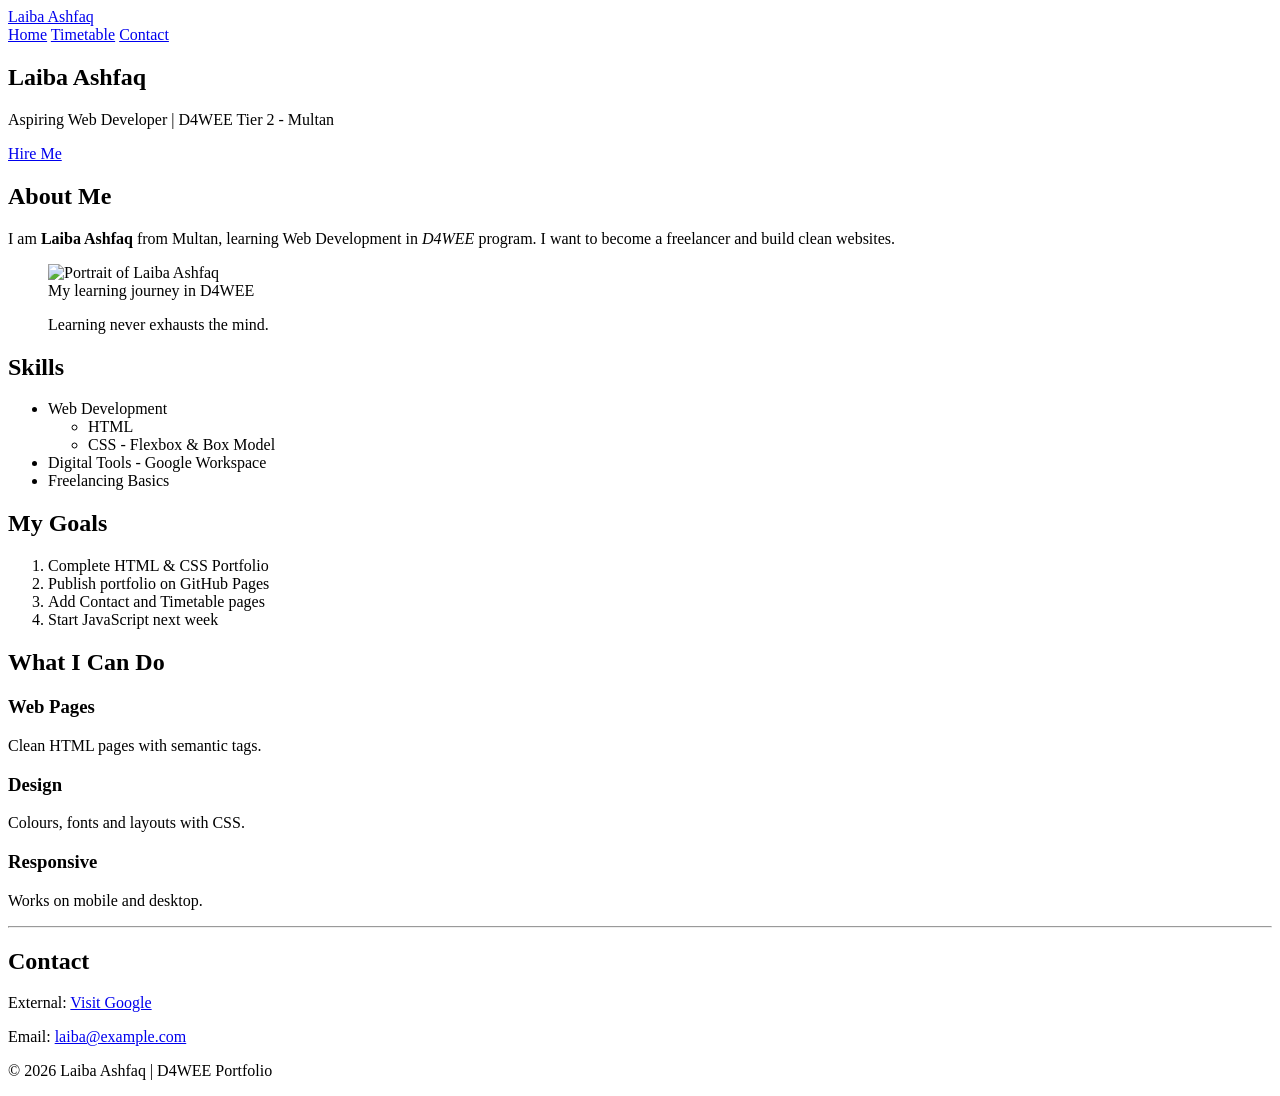
==== index.html @ 820833bb "Create index.html" ====
<!DOCTYPE html>
<html lang="en">
<head>
<meta charset="UTF-8">
<meta name="viewport" content="width=device-width, initial-scale=1.0">
<title>Laiba Ashfaq - Digital Profile</title>
<link rel="preconnect" href="https://fonts.googleapis.com">
<link href="https://fonts.googleapis.com/css2?family=Poppins:wght@400;600;700&display=swap" rel="stylesheet">
<link rel="stylesheet" href="style.css">
</head>
<body>
<!-- Header with name and menu - Day 2 Requirement 2 + Day 6 Requirement 3 -->
<header class="site-header">
  <a class="brand" href="index.html">Laiba Ashfaq</a>
  <nav class="menu">
    <a href="index.html">Home</a>
    <a href="timetable.html">Timetable</a>
    <a href="contact.html">Contact</a>
  </nav>
</header>

<main>
  <!-- Hero - Day 3 Requirement 3 -->
  <section class="hero">
    <h1>Laiba Ashfaq</h1>
    <p class="tagline">Aspiring Web Developer | D4WEE Tier 2 - Multan</p>
    <a class="btn" href="#contact">Hire Me</a>
  </section>

  <!-- About - Day 2 Requirement 3 -->
  <section id="about">
    <h2>About Me</h2>
    <p>I am <strong>Laiba Ashfaq</strong> from Multan, learning Web Development in <em>D4WEE</em> program. I want to become a freelancer and build clean websites.</p>
    <figure>
      <img src="images/photo.jpg" alt="Portrait of Laiba Ashfaq">
      <figcaption>My learning journey in D4WEE</figcaption>
    </figure>
    <blockquote>Learning never exhausts the mind.</blockquote>
  </section>

  <!-- Skills - Day 2 Requirement 4,5 -->
  <section id="skills">
    <h2>Skills</h2>
    <ul>
      <li>Web Development
        <ul>
          <li>HTML</li>
          <li>CSS - Flexbox & Box Model</li>
        </ul>
      </li>
      <li>Digital Tools - Google Workspace</li>
      <li>Freelancing Basics</li>
    </ul>

    <h2>My Goals</h2>
    <ol>
      <li>Complete HTML & CSS Portfolio</li>
      <li>Publish portfolio on GitHub Pages</li>
      <li>Add Contact and Timetable pages</li>
      <li>Start JavaScript next week</li>
    </ol>
  </section>

  <!-- What I Can Do - Day 3 Requirement 6,7 -->
  <section id="services">
    <h2>What I Can Do</h2>
    <div class="cards">
      <div class="card"><h3>Web Pages</h3><p>Clean HTML pages with semantic tags.</p></div>
      <div class="card"><h3>Design</h3><p>Colours, fonts and layouts with CSS.</p></div>
      <div class="card"><h3>Responsive</h3><p>Works on mobile and desktop.</p></div>
    </div>
  </section>

  <hr>

  <!-- Contact links - Day 2 Requirement 7 -->
  <section id="contact">
    <h2>Contact</h2>
    <p>External: <a href="https://www.google.com" target="_blank" rel="noopener">Visit Google</a></p>
    <p>Email: <a href="mailto:laiba@example.com">laiba@example.com</a></p>
  </section>
</main>

<!-- Footer - Day 2 Requirement 10 -->
<footer>
  <p>&copy; 2026 Laiba Ashfaq | D4WEE Portfolio</p>
</footer>
</body>
</html>
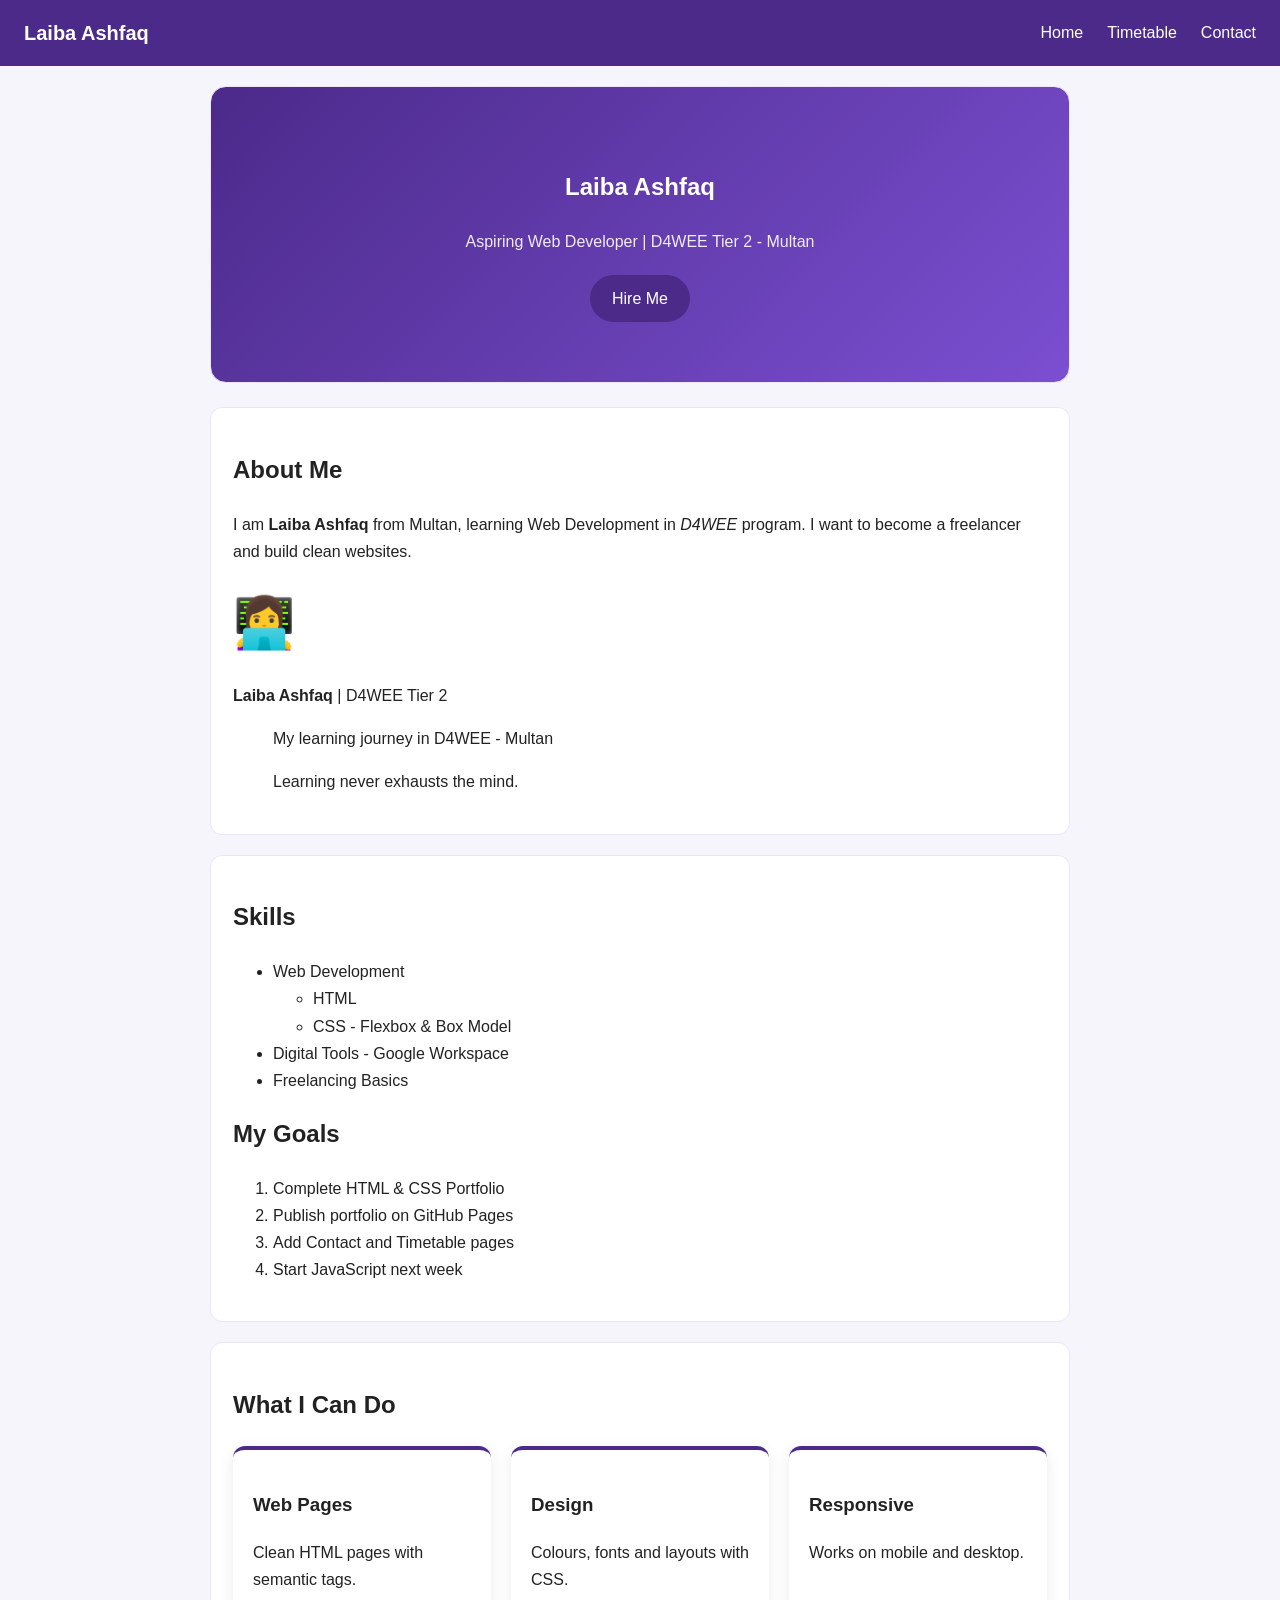
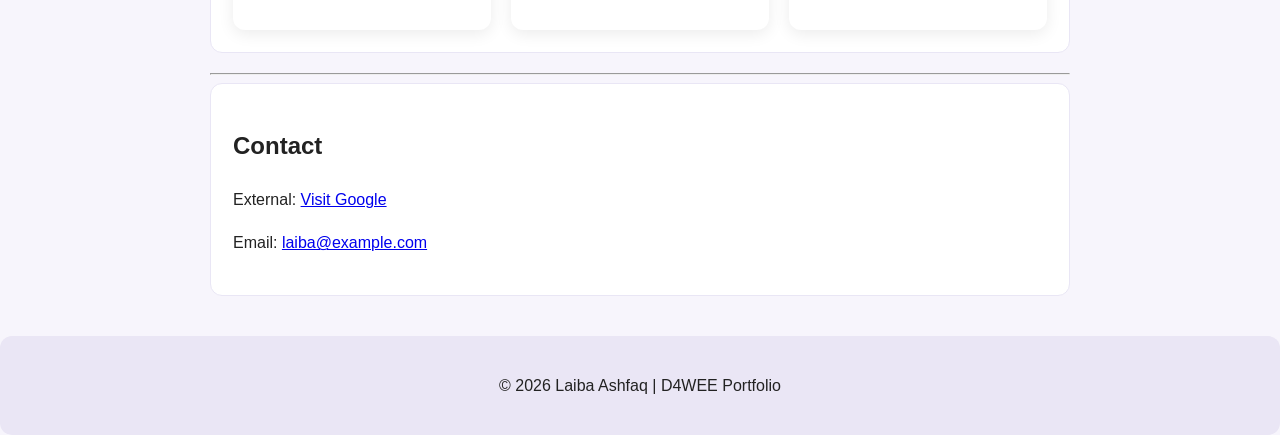
==== commit dc3e02cc: "Update index.html" ====
--- a/index.html
+++ b/index.html
@@ -31,10 +31,14 @@
   <section id="about">
     <h2>About Me</h2>
     <p>I am <strong>Laiba Ashfaq</strong> from Multan, learning Web Development in <em>D4WEE</em> program. I want to become a freelancer and build clean websites.</p>
-    <figure>
-      <img src="images/photo.jpg" alt="Portrait of Laiba Ashfaq">
-      <figcaption>My learning journey in D4WEE</figcaption>
-    </figure>
+    <!-- No personal photo - using icon box instead -->
+<div class="about-icon-box">
+  <p style="font-size:50px; margin:0;">👩‍💻</p>
+  <p><strong>Laiba Ashfaq</strong> | D4WEE Tier 2</p>
+</div>
+<figure>
+  <figcaption>My learning journey in D4WEE - Multan</figcaption>
+</figure>
     <blockquote>Learning never exhausts the mind.</blockquote>
   </section>
 
--- a/style.css
+++ b/style.css
@@ -0,0 +1,81 @@
+/* Palette: main #4b2a8a light #f7f5fc text #222222 accent #ffb703 */
+:root{
+  --main:#4b2a8a;
+  --light:#f7f5fc;
+  --text:#222222;
+  --accent:#ffb703;
+}
+*{box-sizing:border-box;}
+body{
+  font-family:'Poppins', Arial, sans-serif;
+  line-height:1.7;
+  margin:0;
+  background:var(--light);
+  color:var(--text);
+}
+.site-header{
+  background:var(--main);
+  color:white;
+  padding:16px 24px;
+  display:flex;
+  justify-content:space-between;
+  align-items:center;
+  position:sticky;
+  top:0;
+}
+.brand{color:white; text-decoration:none; font-weight:700; font-size:20px;}
+.menu{display:flex; gap:24px;}
+.menu a{color:white; text-decoration:none; font-weight:500;}
+.menu a:hover{color:var(--accent); text-decoration:underline;}
+main{max-width:900px; margin:0 auto; padding:20px;}
+.hero{
+  background: linear-gradient(135deg, #4b2a8a, #7b4fd1);
+  color:white;
+  padding:60px 20px;
+  text-align:center;
+  border-radius:16px;
+  margin-bottom:24px;
+}
+.tagline{opacity:0.9; margin:10px 0 20px;}
+.cards{display:flex; gap:20px; flex-wrap:wrap;}
+.card{
+  flex:1 1 220px;
+  background:white;
+  padding:20px;
+  border-radius:12px;
+  box-shadow:0 4px 16px rgba(0,0,0,0.08);
+  border-top:4px solid var(--main);
+  transition:0.3s;
+}
+.card:hover{transform:translateY(-4px);}
+section{
+  background:white;
+  border:1px solid #e9e6f5;
+  border-radius:12px;
+  padding:22px;
+  margin-bottom:20px;
+}
+img{max-width:100%; border-radius:12px;}
+.btn{
+  display:inline-block;
+  background:var(--main);
+  color:white;
+  padding:10px 22px;
+  border-radius:24px;
+  text-decoration:none;
+}
+.btn:hover{background:var(--accent); color:#222;}
+footer{text-align:center; padding:20px; background:#eae6f5; border-radius:12px;}
+/* Form & Table - Day 6 ke liye same file me rahega */
+form{background:white; padding:20px; border-radius:12px;}
+input,select,textarea{width:100%; padding:12px; margin:8px 0 16px; border:1px solid #ccc; border-radius:8px; font-family:inherit;}
+input:focus,select:focus,textarea:focus{outline:3px solid var(--accent); border-color:var(--main);}
+button{padding:10px 22px; border:none; border-radius:8px; background:var(--main); color:white; cursor:pointer;}
+button:hover{background:#14302b;}
+.table-wrap{overflow-x:auto;}
+table{width:100%; border-collapse:collapse; background:white; border-radius:12px; overflow:hidden;}
+caption{font-weight:700; padding:10px;}
+thead{background:var(--main); color:white;}
+th,td{padding:12px; border:1px solid #ddd; text-align:left;}
+tbody tr:nth-child(even){background:var(--light);}
+@media(max-width:600px){.site-header{flex-direction:column; gap:10px;} .menu{flex-direction:column; align-items:center;}}
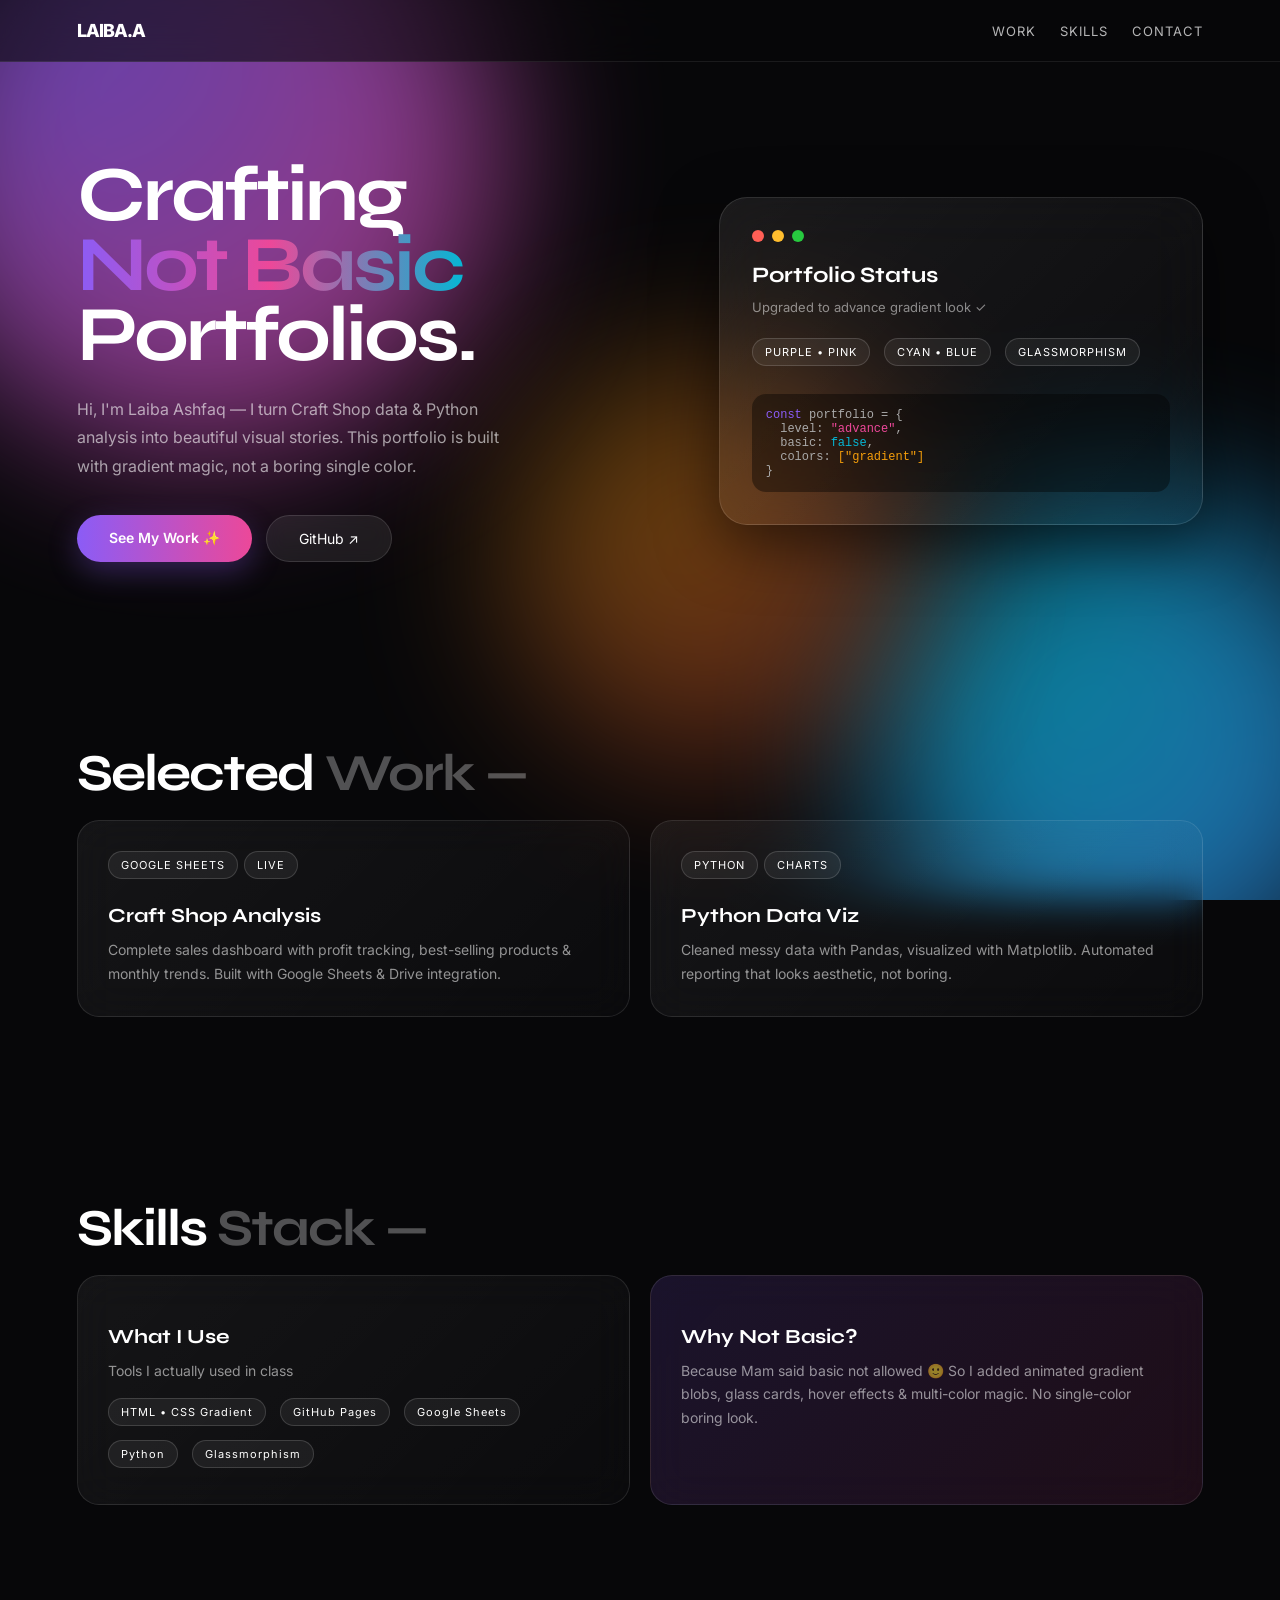
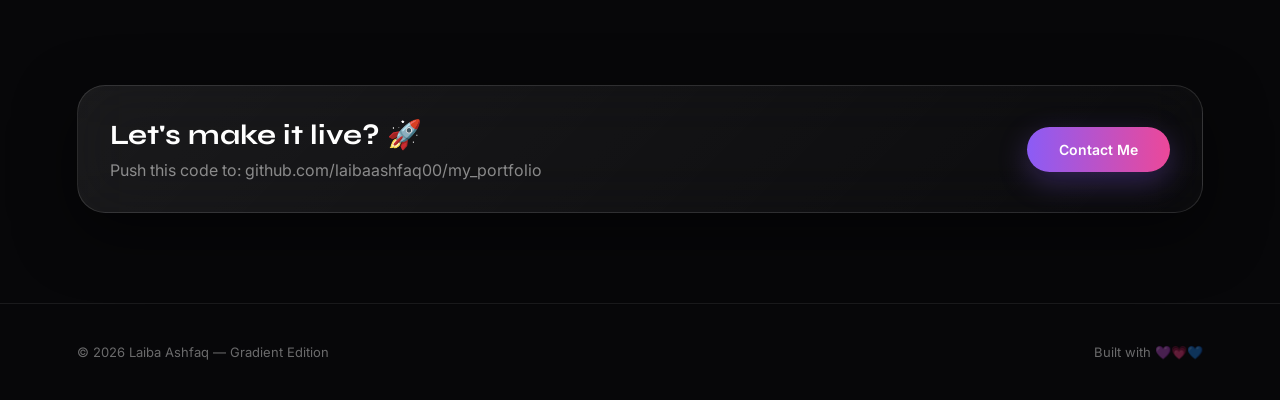
==== commit 40a683cc: "Update index.html" ====
--- a/index.html
+++ b/index.html
@@ -1,93 +1,112 @@
 <!DOCTYPE html>
 <html lang="en">
 <head>
-<meta charset="UTF-8">
-<meta name="viewport" content="width=device-width, initial-scale=1.0">
-<title>Laiba Ashfaq - Digital Profile</title>
-<link rel="preconnect" href="https://fonts.googleapis.com">
-<link href="https://fonts.googleapis.com/css2?family=Poppins:wght@400;600;700&display=swap" rel="stylesheet">
-<link rel="stylesheet" href="style.css">
+<meta charset="UTF-8"><meta name="viewport" content="width=device-width, initial-scale=1.0">
+<title>Laiba Ashfaq | Portfolio</title>
+<link href="https://fonts.googleapis.com/css2?family=Syne:wght@600;700;800&family=Inter:wght@300;400;500&display=swap" rel="stylesheet">
+<style>
+*{margin:0;padding:0;box-sizing:border-box}
+body{font-family:'Inter',sans-serif;background:#070709;color:#fff;overflow-x:hidden}
+h1,h2,h3{font-family:'Syne',sans-serif}
+a{color:inherit;text-decoration:none}
+.bg{position:fixed;inset:0;z-index:-1;background:#070709;overflow:hidden}
+.blob{position:absolute;border-radius:50%;filter:blur(80px);opacity:0.7}
+.b1{width:600px;height:600px;background:radial-gradient(circle at 30% 30%, #8b5cf6, #ec4899);top:-150px;left:-100px;animation:float 8s ease-in-out infinite}
+.b2{width:500px;height:500px;background:radial-gradient(circle at 30% 30%, #06b6d4, #3b82f6);bottom:-100px;right:-100px;animation:float 10s ease-in-out infinite reverse}
+.b3{width:400px;height:400px;background:radial-gradient(circle at 30% 30%, #f59e0b, #ef4444);top:40%;left:40%;opacity:0.4}
+@keyframes float{0%,100%{transform:translate(0,0)}50%{transform:translate(30px,-30px)}}
+nav{display:flex;justify-content:space-between;align-items:center;padding:20px 6%;position:fixed;top:0;width:100%;z-index:10;background:rgba(7,7,9,0.6);backdrop-filter:blur(20px);border-bottom:1px solid rgba(255,255,255,0.08)}
+.logo{font-weight:800;letter-spacing:-1px;font-size:18px}
+.nav-links{display:flex;gap:24px;font-size:13px;letter-spacing:1px;opacity:0.7}
+.hero{padding:160px 6% 90px;display:grid;grid-template-columns:1.1fr 0.9fr;gap:50px;align-items:center}
+.hero h1{font-size:78px;line-height:0.9;letter-spacing:-3px}
+.hero h1 span{background:linear-gradient(90deg,#8b5cf6,#ec4899,#06b6d4);-webkit-background-clip:text;-webkit-text-fill-color:transparent}
+.hero p{color:rgba(255,255,255,0.6);max-width:430px;line-height:1.8;margin:24px 0 34px}
+.btns{display:flex;gap:14px}
+.btn-gradient{background:linear-gradient(90deg,#8b5cf6,#ec4899);padding:14px 32px;border-radius:100px;font-weight:600;font-size:14px;box-shadow:0 10px 30px rgba(139,92,246,0.3)}
+.btn-glass{background:rgba(255,255,255,0.08);border:1px solid rgba(255,255,255,0.12);padding:14px 32px;border-radius:100px;backdrop-filter:blur(10px);font-size:14px}
+.glass{background:linear-gradient(135deg,rgba(255,255,255,0.08),rgba(255,255,255,0.02));border:1px solid rgba(255,255,255,0.12);backdrop-filter:blur(30px);border-radius:28px;padding:32px;box-shadow:0 20px 60px rgba(0,0,0,0.5)}
+.glass h3{font-size:22px;margin-bottom:8px}
+.pill{display:inline-block;padding:6px 12px;border-radius:100px;font-size:11px;letter-spacing:1px;border:1px solid rgba(255,255,255,0.15);background:rgba(255,255,255,0.06);margin-right:6px;margin-bottom:6px}
+.grid{display:grid;grid-template-columns:1fr 1fr;gap:20px}
+section{padding:90px 6%}
+.section-title{font-size:52px;letter-spacing:-2px;margin-bottom:16px}
+.section-title span{color:rgba(255,255,255,0.3)}
+.card{background:linear-gradient(135deg,rgba(255,255,255,0.06),rgba(255,255,255,0.02));border:1px solid rgba(255,255,255,0.1);border-radius:22px;padding:30px;transition:0.4s;backdrop-filter:blur(20px)}
+.card:hover{transform:translateY(-6px);border-color:rgba(139,92,246,0.4);box-shadow:0 20px 40px rgba(139,92,246,0.15)}
+.card h3{margin:18px 0 10px;font-size:20px}
+.card p{color:rgba(255,255,255,0.55);font-size:14px;line-height:1.7}
+footer{padding:40px 6%;border-top:1px solid rgba(255,255,255,0.08);display:flex;justify-content:space-between;color:rgba(255,255,255,0.4);font-size:13px}
+@media(max-width:900px){.hero{grid-template-columns:1fr}.hero h1{font-size:52px}.grid{grid-template-columns:1fr}}
+</style>
 </head>
 <body>
-<!-- Header with name and menu - Day 2 Requirement 2 + Day 6 Requirement 3 -->
-<header class="site-header">
-  <a class="brand" href="index.html">Laiba Ashfaq</a>
-  <nav class="menu">
-    <a href="index.html">Home</a>
-    <a href="timetable.html">Timetable</a>
-    <a href="contact.html">Contact</a>
-  </nav>
-</header>
-
-<main>
-  <!-- Hero - Day 3 Requirement 3 -->
-  <section class="hero">
-    <h1>Laiba Ashfaq</h1>
-    <p class="tagline">Aspiring Web Developer | D4WEE Tier 2 - Multan</p>
-    <a class="btn" href="#contact">Hire Me</a>
-  </section>
-
-  <!-- About - Day 2 Requirement 3 -->
-  <section id="about">
-    <h2>About Me</h2>
-    <p>I am <strong>Laiba Ashfaq</strong> from Multan, learning Web Development in <em>D4WEE</em> program. I want to become a freelancer and build clean websites.</p>
-    <!-- No personal photo - using icon box instead -->
-<div class="about-icon-box">
-  <p style="font-size:50px; margin:0;">👩‍💻</p>
-  <p><strong>Laiba Ashfaq</strong> | D4WEE Tier 2</p>
+<div class="bg"><div class="blob b1"></div><div class="blob b2"></div><div class="blob b3"></div></div>
+<nav>
+<div class="logo">LAIBA.A</div>
+<div class="nav-links"><a href="#work">WORK</a><a href="#skills">SKILLS</a><a href="#contact">CONTACT</a></div>
+</nav>
+<div class="hero">
+<div>
+<h1>Crafting <br><span>Not Basic</span><br> Portfolios.</h1>
+<p>Hi, I'm Laiba Ashfaq — I turn Craft Shop data & Python analysis into beautiful visual stories. This portfolio is built with gradient magic, not a boring single color.</p>
+<div class="btns">
+<a class="btn-gradient" href="#work">See My Work ✨</a>
+<a class="btn-glass" href="https://github.com/laibaashfaq00/my_portfolio">GitHub ↗</a>
 </div>
-<figure>
-  <figcaption>My learning journey in D4WEE - Multan</figcaption>
-</figure>
-    <blockquote>Learning never exhausts the mind.</blockquote>
-  </section>
-
-  <!-- Skills - Day 2 Requirement 4,5 -->
-  <section id="skills">
-    <h2>Skills</h2>
-    <ul>
-      <li>Web Development
-        <ul>
-          <li>HTML</li>
-          <li>CSS - Flexbox & Box Model</li>
-        </ul>
-      </li>
-      <li>Digital Tools - Google Workspace</li>
-      <li>Freelancing Basics</li>
-    </ul>
-
-    <h2>My Goals</h2>
-    <ol>
-      <li>Complete HTML & CSS Portfolio</li>
-      <li>Publish portfolio on GitHub Pages</li>
-      <li>Add Contact and Timetable pages</li>
-      <li>Start JavaScript next week</li>
-    </ol>
-  </section>
-
-  <!-- What I Can Do - Day 3 Requirement 6,7 -->
-  <section id="services">
-    <h2>What I Can Do</h2>
-    <div class="cards">
-      <div class="card"><h3>Web Pages</h3><p>Clean HTML pages with semantic tags.</p></div>
-      <div class="card"><h3>Design</h3><p>Colours, fonts and layouts with CSS.</p></div>
-      <div class="card"><h3>Responsive</h3><p>Works on mobile and desktop.</p></div>
-    </div>
-  </section>
-
-  <hr>
-
-  <!-- Contact links - Day 2 Requirement 7 -->
-  <section id="contact">
-    <h2>Contact</h2>
-    <p>External: <a href="https://www.google.com" target="_blank" rel="noopener">Visit Google</a></p>
-    <p>Email: <a href="mailto:laiba@example.com">laiba@example.com</a></p>
-  </section>
-</main>
-
-<!-- Footer - Day 2 Requirement 10 -->
-<footer>
-  <p>&copy; 2026 Laiba Ashfaq | D4WEE Portfolio</p>
-</footer>
+</div>
+<div class="glass">
+<div style="display:flex;gap:8px;margin-bottom:20px"><span style="width:12px;height:12px;border-radius:50%;background:#ff5f56"></span><span style="width:12px;height:12px;border-radius:50%;background:#ffbd2e"></span><span style="width:12px;height:12px;border-radius:50%;background:#27c93f"></span></div>
+<h3>Portfolio Status</h3>
+<p style="color:rgba(255,255,255,0.5);font-size:13px;margin:8px 0 18px">Upgraded to advance gradient look ✓</p>
+<div style="display:flex;flex-wrap:wrap;gap:8px;margin-bottom:22px">
+<span class="pill">PURPLE • PINK</span><span class="pill">CYAN • BLUE</span><span class="pill">GLASSMORPHISM</span>
+</div>
+<div style="background:rgba(0,0,0,0.4);border-radius:14px;padding:14px;font-family:monospace;font-size:12px;color:#aaa">
+<span style="color:#8b5cf6">const</span> portfolio = {<br>&nbsp;&nbsp;level: <span style="color:#ec4899">"advance"</span>,<br>&nbsp;&nbsp;basic: <span style="color:#06b6d4">false</span>,<br>&nbsp;&nbsp;colors: <span style="color:#f59e0b">["gradient"]</span><br>}
+</div>
+</div>
+</div>
+<section id="work">
+<h2 class="section-title">Selected <span>Work —</span></h2>
+<div class="grid">
+<div class="card">
+<span class="pill">GOOGLE SHEETS</span><span class="pill">LIVE</span>
+<h3>Craft Shop Analysis</h3>
+<p>Complete sales dashboard with profit tracking, best-selling products & monthly trends. Built with Google Sheets & Drive integration.</p>
+</div>
+<div class="card">
+<span class="pill">PYTHON</span><span class="pill">CHARTS</span>
+<h3>Python Data Viz</h3>
+<p>Cleaned messy data with Pandas, visualized with Matplotlib. Automated reporting that looks aesthetic, not boring.</p>
+</div>
+</div>
+</section>
+<section id="skills">
+<h2 class="section-title">Skills <span>Stack —</span></h2>
+<div class="grid">
+<div class="card">
+<h3>What I Use</h3>
+<p style="margin-bottom:16px">Tools I actually used in class</p>
+<div style="display:flex;flex-wrap:wrap;gap:8px">
+<span class="pill">HTML • CSS Gradient</span><span class="pill">GitHub Pages</span><span class="pill">Google Sheets</span><span class="pill">Python</span><span class="pill">Glassmorphism</span>
+</div>
+</div>
+<div class="card" style="background:linear-gradient(135deg,rgba(139,92,246,0.15),rgba(236,72,153,0.1))">
+<h3>Why Not Basic?</h3>
+<p>Because Mam said basic not allowed 🙂 So I added animated gradient blobs, glass cards, hover effects & multi-color magic. No single-color boring look.</p>
+</div>
+</div>
+</section>
+<section id="contact">
+<div class="glass" style="display:flex;justify-content:space-between;align-items:center;flex-wrap:wrap;gap:20px">
+<div>
+<h3 style="font-size:28px">Let's make it live? 🚀</h3>
+<p style="color:rgba(255,255,255,0.5);margin-top:6px">Push this code to: github.com/laibaashfaq00/my_portfolio</p>
+</div>
+<a class="btn-gradient" href="mailto:laiba@example.com">Contact Me</a>
+</div>
+</section>
+<footer><span>© 2026 Laiba Ashfaq — Gradient Edition</span><span>Built with 💜💗💙</span></footer>
 </body>
 </html>
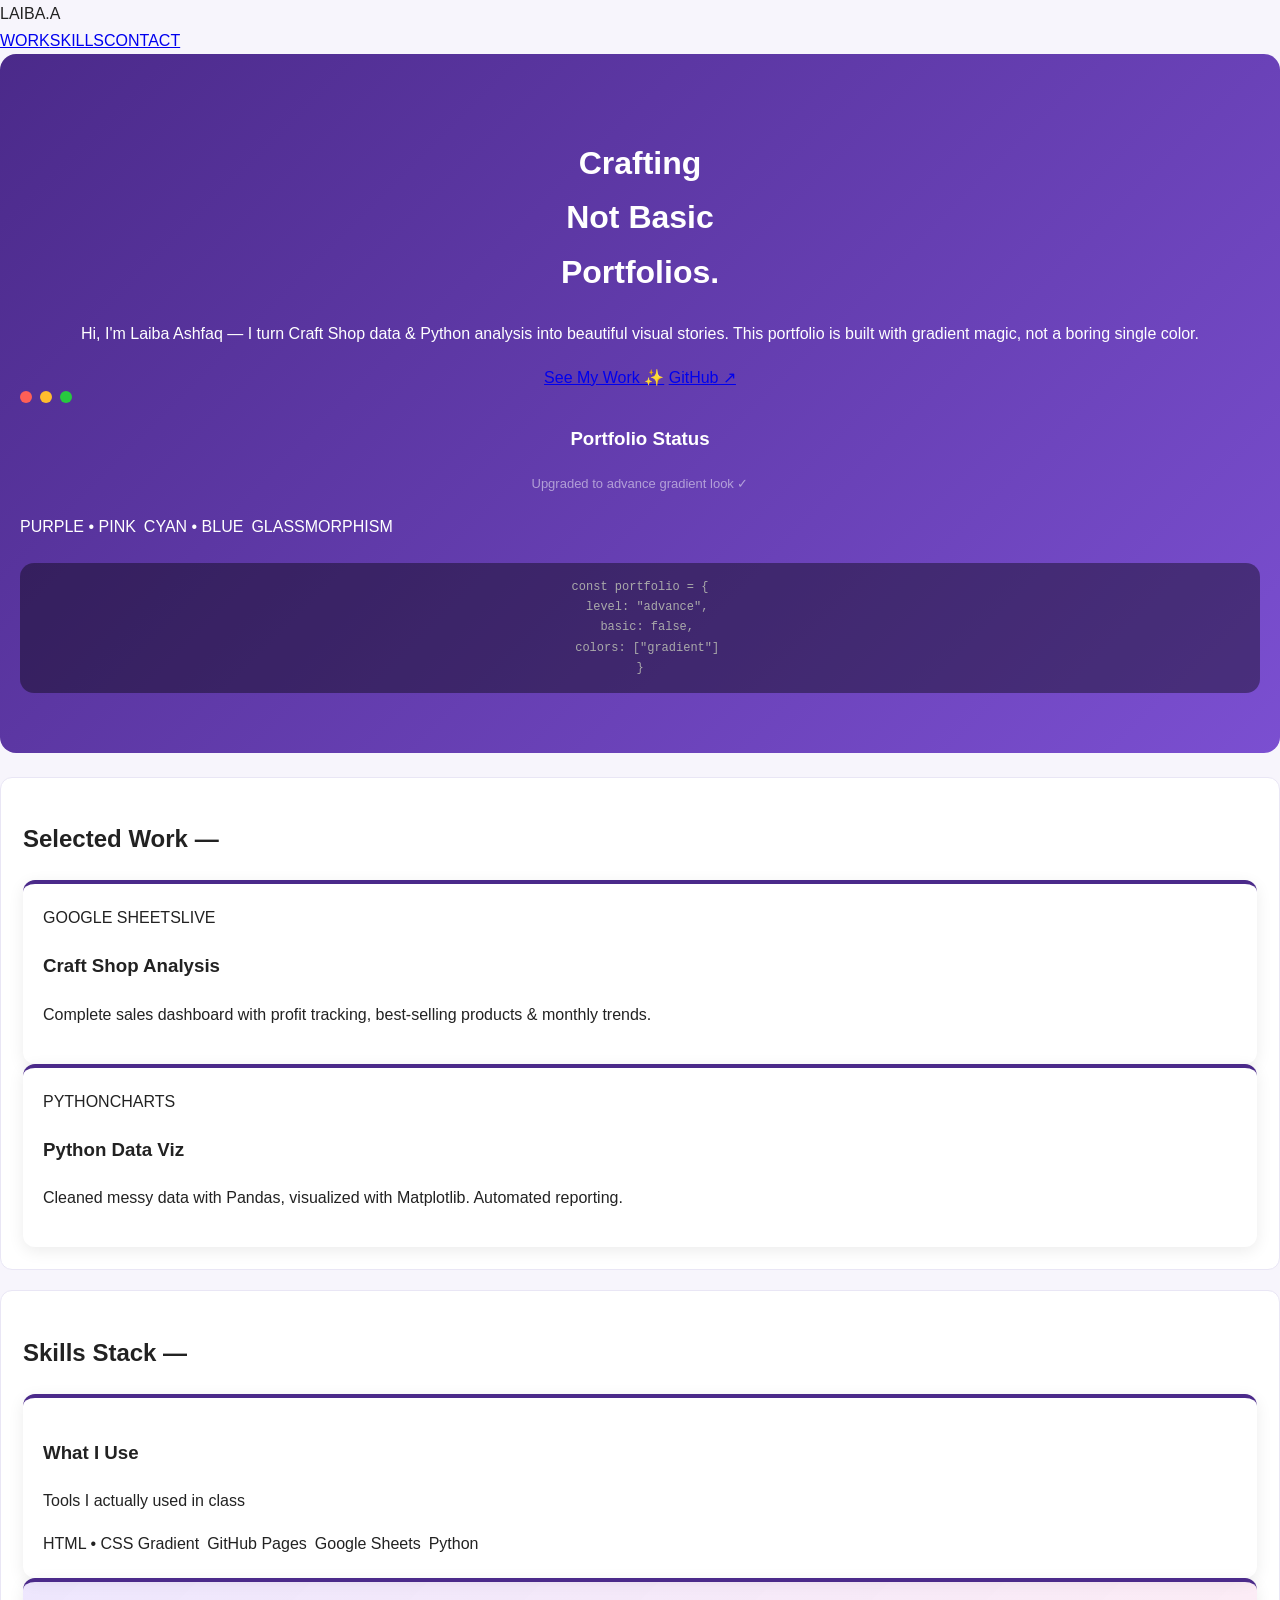
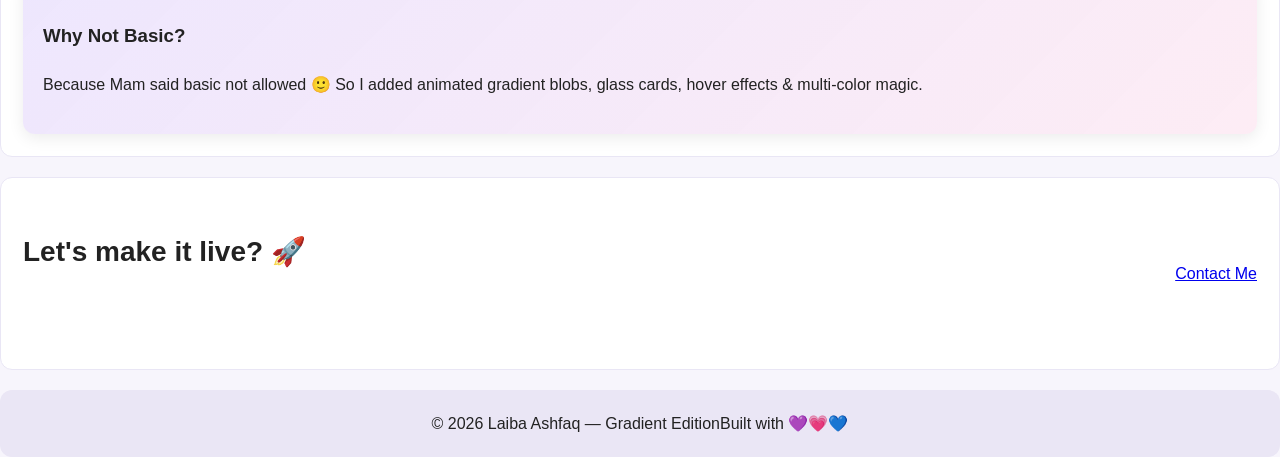
==== commit 44f6937f: "Update index.html" ====
--- a/index.html
+++ b/index.html
@@ -3,42 +3,8 @@
 <head>
 <meta charset="UTF-8"><meta name="viewport" content="width=device-width, initial-scale=1.0">
 <title>Laiba Ashfaq | Portfolio</title>
+<link rel="stylesheet" href="style.css">
 <link href="https://fonts.googleapis.com/css2?family=Syne:wght@600;700;800&family=Inter:wght@300;400;500&display=swap" rel="stylesheet">
-<style>
-*{margin:0;padding:0;box-sizing:border-box}
-body{font-family:'Inter',sans-serif;background:#070709;color:#fff;overflow-x:hidden}
-h1,h2,h3{font-family:'Syne',sans-serif}
-a{color:inherit;text-decoration:none}
-.bg{position:fixed;inset:0;z-index:-1;background:#070709;overflow:hidden}
-.blob{position:absolute;border-radius:50%;filter:blur(80px);opacity:0.7}
-.b1{width:600px;height:600px;background:radial-gradient(circle at 30% 30%, #8b5cf6, #ec4899);top:-150px;left:-100px;animation:float 8s ease-in-out infinite}
-.b2{width:500px;height:500px;background:radial-gradient(circle at 30% 30%, #06b6d4, #3b82f6);bottom:-100px;right:-100px;animation:float 10s ease-in-out infinite reverse}
-.b3{width:400px;height:400px;background:radial-gradient(circle at 30% 30%, #f59e0b, #ef4444);top:40%;left:40%;opacity:0.4}
-@keyframes float{0%,100%{transform:translate(0,0)}50%{transform:translate(30px,-30px)}}
-nav{display:flex;justify-content:space-between;align-items:center;padding:20px 6%;position:fixed;top:0;width:100%;z-index:10;background:rgba(7,7,9,0.6);backdrop-filter:blur(20px);border-bottom:1px solid rgba(255,255,255,0.08)}
-.logo{font-weight:800;letter-spacing:-1px;font-size:18px}
-.nav-links{display:flex;gap:24px;font-size:13px;letter-spacing:1px;opacity:0.7}
-.hero{padding:160px 6% 90px;display:grid;grid-template-columns:1.1fr 0.9fr;gap:50px;align-items:center}
-.hero h1{font-size:78px;line-height:0.9;letter-spacing:-3px}
-.hero h1 span{background:linear-gradient(90deg,#8b5cf6,#ec4899,#06b6d4);-webkit-background-clip:text;-webkit-text-fill-color:transparent}
-.hero p{color:rgba(255,255,255,0.6);max-width:430px;line-height:1.8;margin:24px 0 34px}
-.btns{display:flex;gap:14px}
-.btn-gradient{background:linear-gradient(90deg,#8b5cf6,#ec4899);padding:14px 32px;border-radius:100px;font-weight:600;font-size:14px;box-shadow:0 10px 30px rgba(139,92,246,0.3)}
-.btn-glass{background:rgba(255,255,255,0.08);border:1px solid rgba(255,255,255,0.12);padding:14px 32px;border-radius:100px;backdrop-filter:blur(10px);font-size:14px}
-.glass{background:linear-gradient(135deg,rgba(255,255,255,0.08),rgba(255,255,255,0.02));border:1px solid rgba(255,255,255,0.12);backdrop-filter:blur(30px);border-radius:28px;padding:32px;box-shadow:0 20px 60px rgba(0,0,0,0.5)}
-.glass h3{font-size:22px;margin-bottom:8px}
-.pill{display:inline-block;padding:6px 12px;border-radius:100px;font-size:11px;letter-spacing:1px;border:1px solid rgba(255,255,255,0.15);background:rgba(255,255,255,0.06);margin-right:6px;margin-bottom:6px}
-.grid{display:grid;grid-template-columns:1fr 1fr;gap:20px}
-section{padding:90px 6%}
-.section-title{font-size:52px;letter-spacing:-2px;margin-bottom:16px}
-.section-title span{color:rgba(255,255,255,0.3)}
-.card{background:linear-gradient(135deg,rgba(255,255,255,0.06),rgba(255,255,255,0.02));border:1px solid rgba(255,255,255,0.1);border-radius:22px;padding:30px;transition:0.4s;backdrop-filter:blur(20px)}
-.card:hover{transform:translateY(-6px);border-color:rgba(139,92,246,0.4);box-shadow:0 20px 40px rgba(139,92,246,0.15)}
-.card h3{margin:18px 0 10px;font-size:20px}
-.card p{color:rgba(255,255,255,0.55);font-size:14px;line-height:1.7}
-footer{padding:40px 6%;border-top:1px solid rgba(255,255,255,0.08);display:flex;justify-content:space-between;color:rgba(255,255,255,0.4);font-size:13px}
-@media(max-width:900px){.hero{grid-template-columns:1fr}.hero h1{font-size:52px}.grid{grid-template-columns:1fr}}
-</style>
 </head>
 <body>
 <div class="bg"><div class="blob b1"></div><div class="blob b2"></div><div class="blob b3"></div></div>
@@ -63,50 +29,25 @@
 <span class="pill">PURPLE • PINK</span><span class="pill">CYAN • BLUE</span><span class="pill">GLASSMORPHISM</span>
 </div>
 <div style="background:rgba(0,0,0,0.4);border-radius:14px;padding:14px;font-family:monospace;font-size:12px;color:#aaa">
-<span style="color:#8b5cf6">const</span> portfolio = {<br>&nbsp;&nbsp;level: <span style="color:#ec4899">"advance"</span>,<br>&nbsp;&nbsp;basic: <span style="color:#06b6d4">false</span>,<br>&nbsp;&nbsp;colors: <span style="color:#f59e0b">["gradient"]</span><br>}
+const portfolio = {<br>&nbsp;&nbsp;level: "advance",<br>&nbsp;&nbsp;basic: false,<br>&nbsp;&nbsp;colors: ["gradient"]<br>}
 </div>
 </div>
 </div>
 <section id="work">
 <h2 class="section-title">Selected <span>Work —</span></h2>
 <div class="grid">
-<div class="card">
-<span class="pill">GOOGLE SHEETS</span><span class="pill">LIVE</span>
-<h3>Craft Shop Analysis</h3>
-<p>Complete sales dashboard with profit tracking, best-selling products & monthly trends. Built with Google Sheets & Drive integration.</p>
-</div>
-<div class="card">
-<span class="pill">PYTHON</span><span class="pill">CHARTS</span>
-<h3>Python Data Viz</h3>
-<p>Cleaned messy data with Pandas, visualized with Matplotlib. Automated reporting that looks aesthetic, not boring.</p>
-</div>
+<div class="card"><span class="pill">GOOGLE SHEETS</span><span class="pill">LIVE</span><h3>Craft Shop Analysis</h3><p>Complete sales dashboard with profit tracking, best-selling products & monthly trends.</p></div>
+<div class="card"><span class="pill">PYTHON</span><span class="pill">CHARTS</span><h3>Python Data Viz</h3><p>Cleaned messy data with Pandas, visualized with Matplotlib. Automated reporting.</p></div>
 </div>
 </section>
 <section id="skills">
 <h2 class="section-title">Skills <span>Stack —</span></h2>
 <div class="grid">
-<div class="card">
-<h3>What I Use</h3>
-<p style="margin-bottom:16px">Tools I actually used in class</p>
-<div style="display:flex;flex-wrap:wrap;gap:8px">
-<span class="pill">HTML • CSS Gradient</span><span class="pill">GitHub Pages</span><span class="pill">Google Sheets</span><span class="pill">Python</span><span class="pill">Glassmorphism</span>
-</div>
-</div>
-<div class="card" style="background:linear-gradient(135deg,rgba(139,92,246,0.15),rgba(236,72,153,0.1))">
-<h3>Why Not Basic?</h3>
-<p>Because Mam said basic not allowed 🙂 So I added animated gradient blobs, glass cards, hover effects & multi-color magic. No single-color boring look.</p>
-</div>
+<div class="card"><h3>What I Use</h3><p style="margin-bottom:16px">Tools I actually used in class</p><div style="display:flex;flex-wrap:wrap;gap:8px"><span class="pill">HTML • CSS Gradient</span><span class="pill">GitHub Pages</span><span class="pill">Google Sheets</span><span class="pill">Python</span></div></div>
+<div class="card" style="background:linear-gradient(135deg,rgba(139,92,246,0.15),rgba(236,72,153,0.1))"><h3>Why Not Basic?</h3><p>Because Mam said basic not allowed 🙂 So I added animated gradient blobs, glass cards, hover effects & multi-color magic.</p></div>
 </div>
 </section>
-<section id="contact">
-<div class="glass" style="display:flex;justify-content:space-between;align-items:center;flex-wrap:wrap;gap:20px">
-<div>
-<h3 style="font-size:28px">Let's make it live? 🚀</h3>
-<p style="color:rgba(255,255,255,0.5);margin-top:6px">Push this code to: github.com/laibaashfaq00/my_portfolio</p>
-</div>
-<a class="btn-gradient" href="mailto:laiba@example.com">Contact Me</a>
-</div>
-</section>
+<section id="contact"><div class="glass" style="display:flex;justify-content:space-between;align-items:center;flex-wrap:wrap;gap:20px"><div><h3 style="font-size:28px">Let's make it live? 🚀</h3><p style="color:rgba(255,255,255,0.5);margin-top:6px">Push this code to: github.com/laibaashfaq00/my_portfolio</p></div><a class="btn-gradient" href="mailto:laiba@example.com">Contact Me</a></div></section>
 <footer><span>© 2026 Laiba Ashfaq — Gradient Edition</span><span>Built with 💜💗💙</span></footer>
 </body>
 </html>
--- a/style.css
+++ b/style.css
@@ -0,0 +1,89 @@
+/* Palette: main #4b2a8a light #f7f5fc text #222222 accent #ffb703 */
+:root{
+  --main:#4b2a8a;
+  --light:#f7f5fc;
+  --text:#222222;
+  --accent:#ffb703;
+}
+*{box-sizing:border-box;}
+body{
+  font-family:'Poppins', Arial, sans-serif;
+  line-height:1.7;
+  margin:0;
+  background:var(--light);
+  color:var(--text);
+}
+.site-header{
+  background:var(--main);
+  color:white;
+  padding:16px 24px;
+  display:flex;
+  justify-content:space-between;
+  align-items:center;
+  position:sticky;
+  top:0;
+}
+.brand{color:white; text-decoration:none; font-weight:700; font-size:20px;}
+.menu{display:flex; gap:24px;}
+.menu a{color:white; text-decoration:none; font-weight:500;}
+.menu a:hover{color:var(--accent); text-decoration:underline;}
+main{max-width:900px; margin:0 auto; padding:20px;}
+.hero{
+  background: linear-gradient(135deg, #4b2a8a, #7b4fd1);
+  color:white;
+  padding:60px 20px;
+  text-align:center;
+  border-radius:16px;
+  margin-bottom:24px;
+}
+.tagline{opacity:0.9; margin:10px 0 20px;}
+.cards{display:flex; gap:20px; flex-wrap:wrap;}
+.card{
+  flex:1 1 220px;
+  background:white;
+  padding:20px;
+  border-radius:12px;
+  box-shadow:0 4px 16px rgba(0,0,0,0.08);
+  border-top:4px solid var(--main);
+  transition:0.3s;
+}
+.card:hover{transform:translateY(-4px);}
+section{
+  background:white;
+  border:1px solid #e9e6f5;
+  border-radius:12px;
+  padding:22px;
+  margin-bottom:20px;
+}
+img{max-width:100%; border-radius:12px;}
+.btn{
+  display:inline-block;
+  background:var(--main);
+  color:white;
+  padding:10px 22px;
+  border-radius:24px;
+  text-decoration:none;
+}
+.btn:hover{background:var(--accent); color:#222;}
+footer{text-align:center; padding:20px; background:#eae6f5; border-radius:12px;}
+/* Form & Table - Day 6 ke liye same file me rahega */
+form{background:white; padding:20px; border-radius:12px;}
+input,select,textarea{width:100%; padding:12px; margin:8px 0 16px; border:1px solid #ccc; border-radius:8px; font-family:inherit;}
+input:focus,select:focus,textarea:focus{outline:3px solid var(--accent); border-color:var(--main);}
+button{padding:10px 22px; border:none; border-radius:8px; background:var(--main); color:white; cursor:pointer;}
+button:hover{background:#14302b;}
+.table-wrap{overflow-x:auto;}
+table{width:100%; border-collapse:collapse; background:white; border-radius:12px; overflow:hidden;}
+caption{font-weight:700; padding:10px;}
+thead{background:var(--main); color:white;}
+th,td{padding:12px; border:1px solid #ddd; text-align:left;}
+tbody tr:nth-child(even){background:var(--light);}
+@media(max-width:600px){.site-header{flex-direction:column; gap:10px;} .menu{flex-direction:column; align-items:center;}}
+.about-icon-box{
+  background:linear-gradient(135deg, #f7f5fc, #eae6f5);
+  border:2px dashed #4b2a8a;
+  padding:20px;
+  border-radius:12px;
+  text-align:center;
+  margin:15px 0;
+}
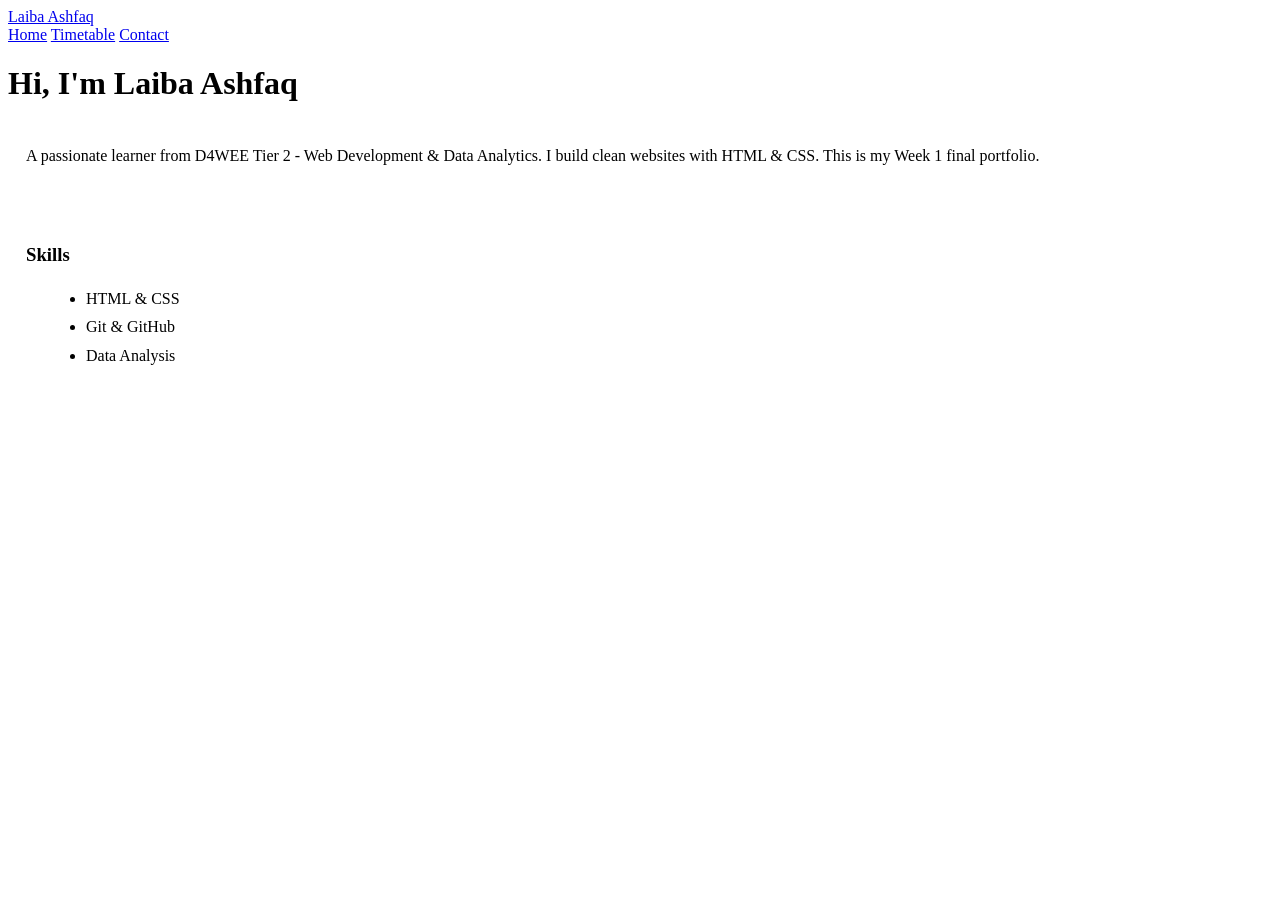
==== commit 720c371c: "Update index.html" ====
--- a/index.html
+++ b/index.html
@@ -1,53 +1,34 @@
 <!DOCTYPE html>
 <html lang="en">
 <head>
-<meta charset="UTF-8"><meta name="viewport" content="width=device-width, initial-scale=1.0">
+<meta charset="UTF-8">
+<meta name="viewport" content="width=device-width, initial-scale=1.0">
 <title>Laiba Ashfaq | Portfolio</title>
 <link rel="stylesheet" href="style.css">
-<link href="https://fonts.googleapis.com/css2?family=Syne:wght@600;700;800&family=Inter:wght@300;400;500&display=swap" rel="stylesheet">
 </head>
 <body>
-<div class="bg"><div class="blob b1"></div><div class="blob b2"></div><div class="blob b3"></div></div>
-<nav>
-<div class="logo">LAIBA.A</div>
-<div class="nav-links"><a href="#work">WORK</a><a href="#skills">SKILLS</a><a href="#contact">CONTACT</a></div>
+<header class="site-header">
+<a class="brand" href="index.html">Laiba Ashfaq</a>
+<nav class="menu">
+<a href="index.html">Home</a>
+<a href="timetable.html">Timetable</a>
+<a href="contact.html">Contact</a>
 </nav>
-<div class="hero">
-<div>
-<h1>Crafting <br><span>Not Basic</span><br> Portfolios.</h1>
-<p>Hi, I'm Laiba Ashfaq — I turn Craft Shop data & Python analysis into beautiful visual stories. This portfolio is built with gradient magic, not a boring single color.</p>
-<div class="btns">
-<a class="btn-gradient" href="#work">See My Work ✨</a>
-<a class="btn-glass" href="https://github.com/laibaashfaq00/my_portfolio">GitHub ↗</a>
+</header>
+<main>
+<h1>Hi, I'm Laiba Ashfaq</h1>
+<p style="background:rgba(255,255,255,0.9);padding:18px;border-radius:12px;line-height:1.7;margin-bottom:20px">
+A passionate learner from D4WEE Tier 2 - Web Development & Data Analytics.
+I build clean websites with HTML & CSS. This is my Week 1 final portfolio.
+</p>
+<div style="background:rgba(255,255,255,0.9);padding:18px;border-radius:12px">
+<h3>Skills</h3>
+<ul style="margin-left:20px;margin-top:10px;line-height:1.8">
+<li>HTML & CSS</li>
+<li>Git & GitHub</li>
+<li>Data Analysis</li>
+</ul>
 </div>
-</div>
-<div class="glass">
-<div style="display:flex;gap:8px;margin-bottom:20px"><span style="width:12px;height:12px;border-radius:50%;background:#ff5f56"></span><span style="width:12px;height:12px;border-radius:50%;background:#ffbd2e"></span><span style="width:12px;height:12px;border-radius:50%;background:#27c93f"></span></div>
-<h3>Portfolio Status</h3>
-<p style="color:rgba(255,255,255,0.5);font-size:13px;margin:8px 0 18px">Upgraded to advance gradient look ✓</p>
-<div style="display:flex;flex-wrap:wrap;gap:8px;margin-bottom:22px">
-<span class="pill">PURPLE • PINK</span><span class="pill">CYAN • BLUE</span><span class="pill">GLASSMORPHISM</span>
-</div>
-<div style="background:rgba(0,0,0,0.4);border-radius:14px;padding:14px;font-family:monospace;font-size:12px;color:#aaa">
-const portfolio = {<br>&nbsp;&nbsp;level: "advance",<br>&nbsp;&nbsp;basic: false,<br>&nbsp;&nbsp;colors: ["gradient"]<br>}
-</div>
-</div>
-</div>
-<section id="work">
-<h2 class="section-title">Selected <span>Work —</span></h2>
-<div class="grid">
-<div class="card"><span class="pill">GOOGLE SHEETS</span><span class="pill">LIVE</span><h3>Craft Shop Analysis</h3><p>Complete sales dashboard with profit tracking, best-selling products & monthly trends.</p></div>
-<div class="card"><span class="pill">PYTHON</span><span class="pill">CHARTS</span><h3>Python Data Viz</h3><p>Cleaned messy data with Pandas, visualized with Matplotlib. Automated reporting.</p></div>
-</div>
-</section>
-<section id="skills">
-<h2 class="section-title">Skills <span>Stack —</span></h2>
-<div class="grid">
-<div class="card"><h3>What I Use</h3><p style="margin-bottom:16px">Tools I actually used in class</p><div style="display:flex;flex-wrap:wrap;gap:8px"><span class="pill">HTML • CSS Gradient</span><span class="pill">GitHub Pages</span><span class="pill">Google Sheets</span><span class="pill">Python</span></div></div>
-<div class="card" style="background:linear-gradient(135deg,rgba(139,92,246,0.15),rgba(236,72,153,0.1))"><h3>Why Not Basic?</h3><p>Because Mam said basic not allowed 🙂 So I added animated gradient blobs, glass cards, hover effects & multi-color magic.</p></div>
-</div>
-</section>
-<section id="contact"><div class="glass" style="display:flex;justify-content:space-between;align-items:center;flex-wrap:wrap;gap:20px"><div><h3 style="font-size:28px">Let's make it live? 🚀</h3><p style="color:rgba(255,255,255,0.5);margin-top:6px">Push this code to: github.com/laibaashfaq00/my_portfolio</p></div><a class="btn-gradient" href="mailto:laiba@example.com">Contact Me</a></div></section>
-<footer><span>© 2026 Laiba Ashfaq — Gradient Edition</span><span>Built with 💜💗💙</span></footer>
+</main>
 </body>
 </html>
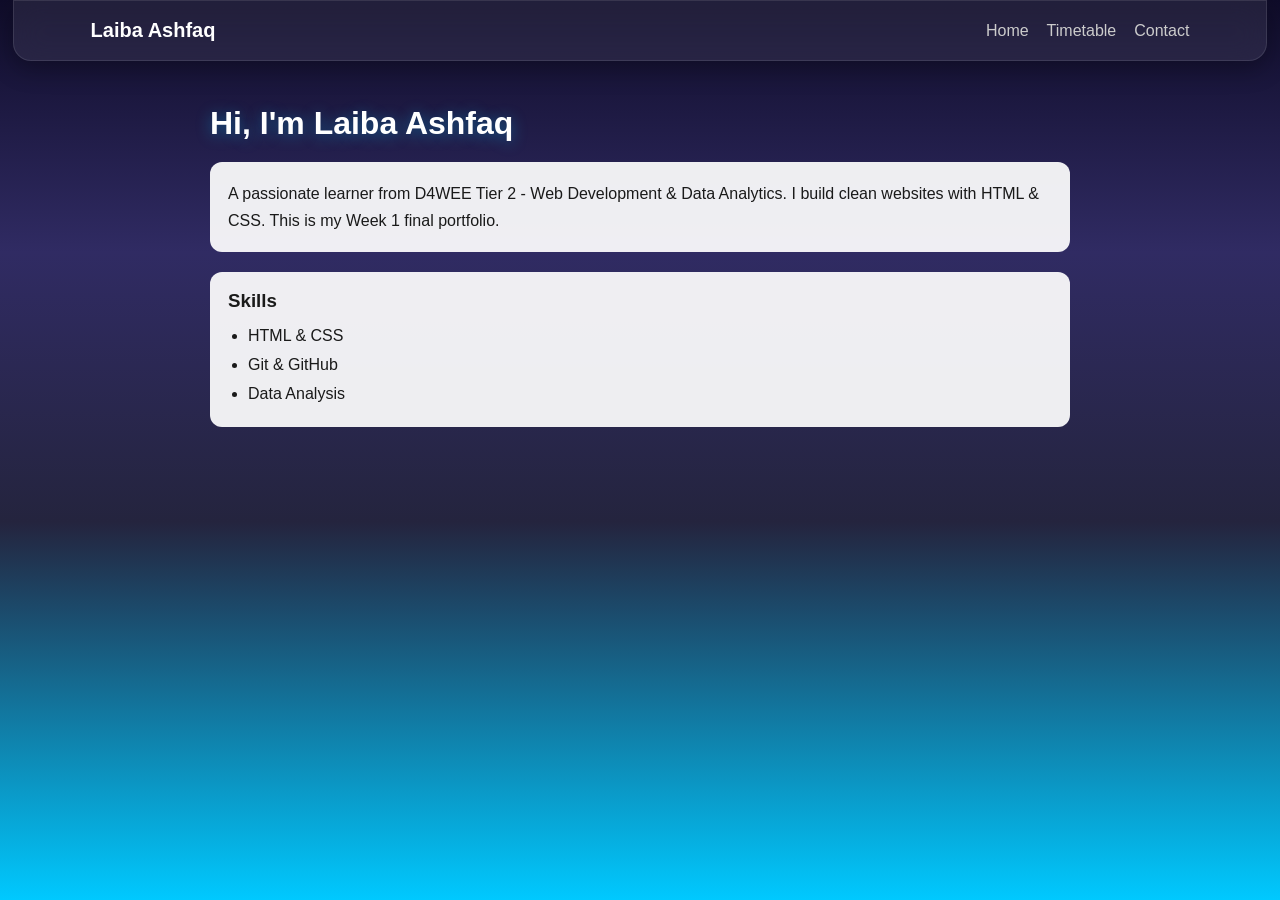
==== commit 965deb49: "Update index.html" ====
--- a/index.html
+++ b/index.html
@@ -17,13 +17,13 @@
 </header>
 <main>
 <h1>Hi, I'm Laiba Ashfaq</h1>
-<p style="background:rgba(255,255,255,0.9);padding:18px;border-radius:12px;line-height:1.7;margin-bottom:20px">
+<p style="background:rgba(255,255,255,0.92);padding:18px;border-radius:12px;line-height:1.7;margin-bottom:20px;color:#1a1a1a;font-weight:500;">
 A passionate learner from D4WEE Tier 2 - Web Development & Data Analytics.
 I build clean websites with HTML & CSS. This is my Week 1 final portfolio.
 </p>
-<div style="background:rgba(255,255,255,0.9);padding:18px;border-radius:12px">
-<h3>Skills</h3>
-<ul style="margin-left:20px;margin-top:10px;line-height:1.8">
+<div style="background:rgba(255,255,255,0.92);padding:18px;border-radius:12px;color:#1a1a1a;">
+<h3 style="color:#1a1a1a;">Skills</h3>
+<ul style="margin-left:20px;margin-top:10px;line-height:1.8;color:#1a1a1a;">
 <li>HTML & CSS</li>
 <li>Git & GitHub</li>
 <li>Data Analysis</li>
--- a/style.css
+++ b/style.css
@@ -0,0 +1,48 @@
+*{margin:0;padding:0;box-sizing:border-box}
+body{
+  font-family:Inter, Arial, sans-serif;
+  min-height:100vh;
+  background: linear-gradient(180deg, #0F0C29 0%, #302B63 28%, #24243E 58%, #00C9FF 100%);
+  background-attachment:fixed;
+  color:#E0E0E0;
+}
+.site-header{
+  display:flex;justify-content:space-between;align-items:center;
+  padding:18px 6%;background:rgba(255,255,255,0.08);
+  backdrop-filter:blur(16px);position:sticky;top:0;z-index:10;
+  border-radius:0 0 18px 18px;margin:0 1% 24px;
+  box-shadow:0 8px 24px rgba(0,0,0,0.3);border:1px solid rgba(255,255,255,0.1);
+}
+.brand{font-weight:800;font-size:20px;text-decoration:none;color:#fff}
+.menu{display:flex;gap:18px}
+.menu a{text-decoration:none;color:#ccc;font-weight:500}
+.menu a:hover{color:#00C9FF}
+main{max-width:900px;margin:0 auto;padding:20px 20px 60px}
+h1{margin-bottom:20px;color:#fff;text-shadow:0 2px 15px rgba(0,201,255,0.4)}
+form{background:rgba(255,255,255,0.08);padding:26px;border-radius:18px;box-shadow:0 12px 32px rgba(0,0,0,0.3);border:1px solid rgba(255,255,255,0.12);backdrop-filter:blur(10px)}
+label{display:block;margin-top:14px;margin-bottom:6px;font-weight:500;color:#E0E0E0}
+input[type="text"],input[type="email"],select,textarea{
+ width:100%;padding:12px;border-radius:10px;border:1px solid rgba(255,255,255,0.2);
+ font-size:1rem;font-family:inherit;box-sizing:border-box;background:rgba(255,255,255,0.9);color:#222;
+}
+input:focus,select:focus,textarea:focus{outline:3px solid #00C9FF;border-color:#00C9FF}
+input[type="radio"],input[type="checkbox"]{width:auto;margin-right:6px}
+button{
+ margin-top:18px;padding:12px 30px;border:none;border-radius:100px;
+ background:linear-gradient(90deg,#00C9FF,#92FE9D);color:#0F0C29;
+ font-weight:800;font-size:1rem;cursor:pointer;transition:0.3s;
+ box-shadow:0 6px 18px rgba(0,201,255,0.4);
+}
+button:hover{transform:translateY(-2px);box-shadow:0 10px 24px rgba(0,201,255,0.6)}
+.table-wrap{overflow-x:auto;background:rgba(255,255,255,0.08);border-radius:18px;padding:18px;box-shadow:0 12px 32px rgba(0,0,0,0.3);border:1px solid rgba(255,255,255,0.12);backdrop-filter:blur(10px)}
+table{width:100%;border-collapse:collapse}
+caption{font-weight:bold;margin-bottom:12px;font-size:1.1rem;color:#fff}
+th{background:linear-gradient(90deg,#302B63,#00C9FF);color:white;padding:12px;text-align:left}
+td{padding:12px;border:1px solid rgba(255,255,255,0.15);color:#E0E0E0}
+tbody tr:nth-child(even){background:rgba(255,255,255,0.05)}
+tbody tr:nth-child(odd){background:rgba(255,255,255,0.02)}
+@media(max-width:700px){
+ .site-header{flex-direction:column;gap:10px}
+ .menu{flex-wrap:wrap;justify-content:center}
+ table{font-size:14px}
+}
